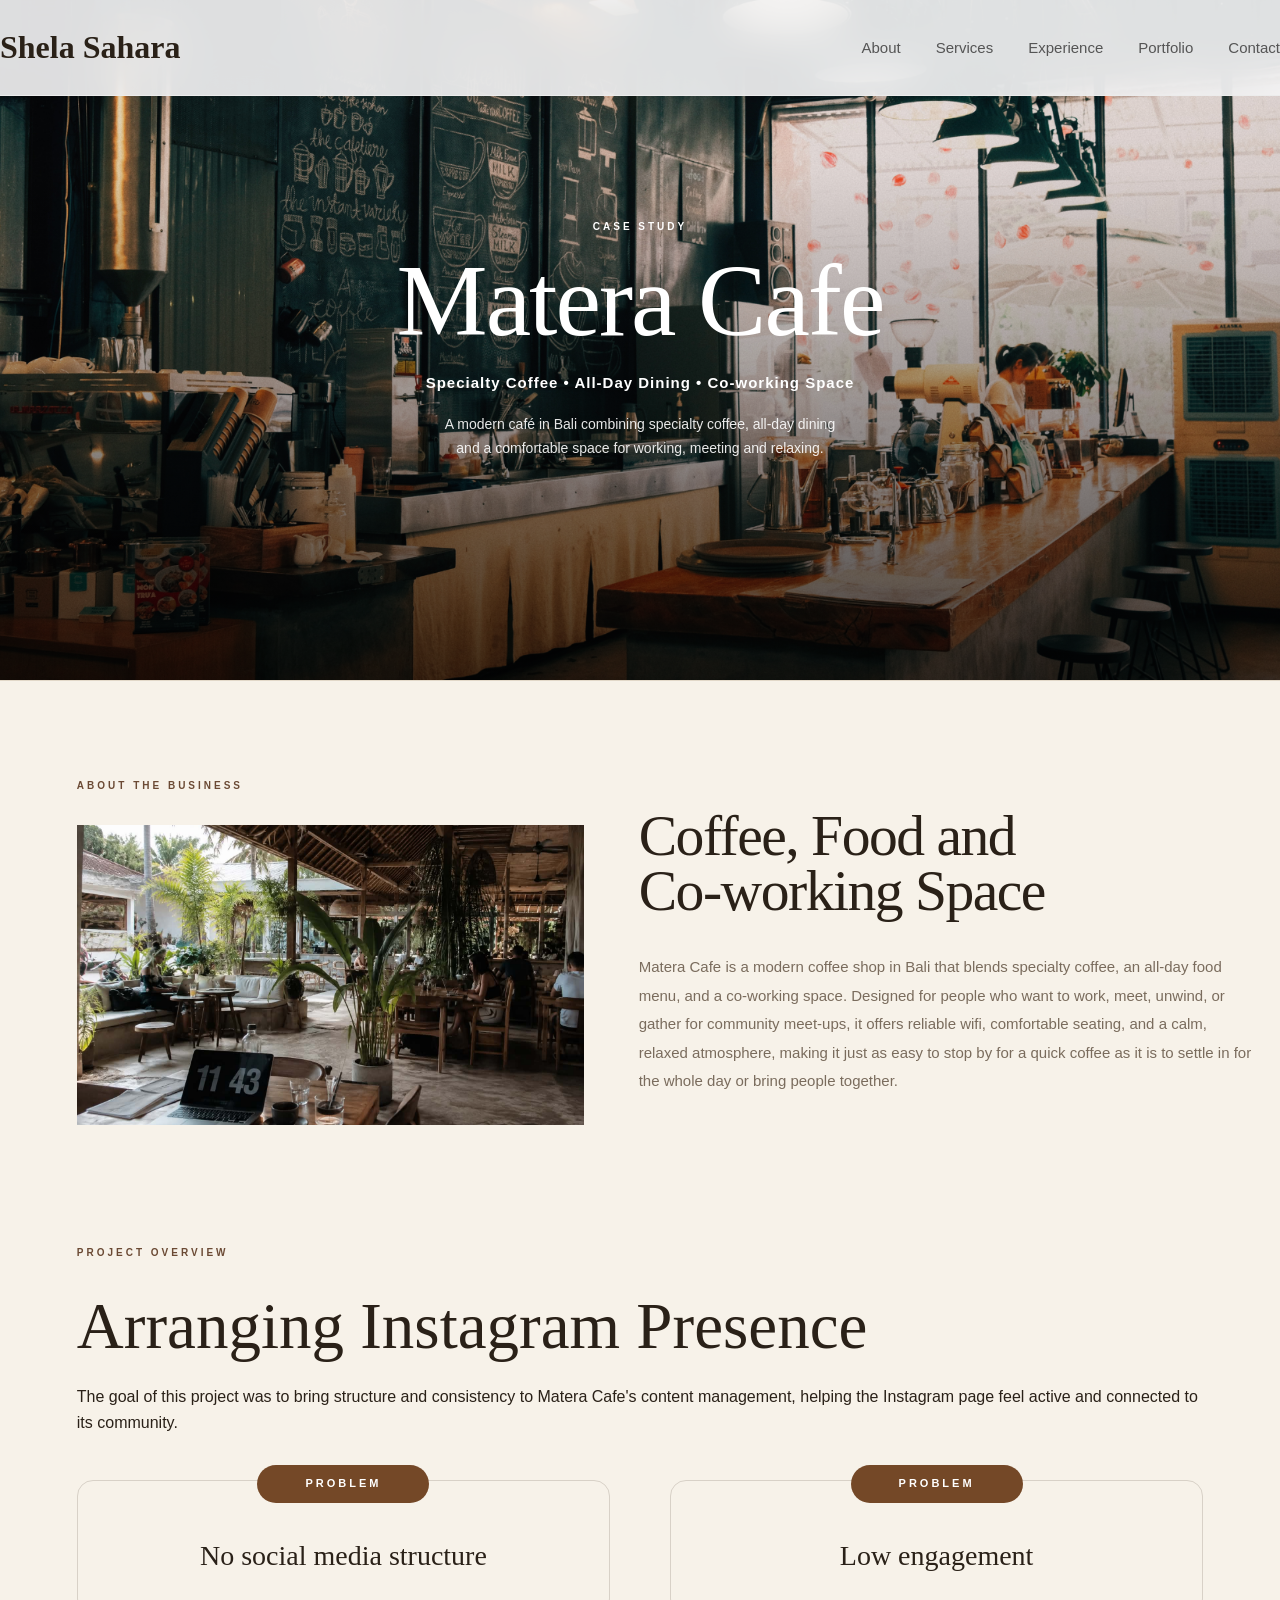
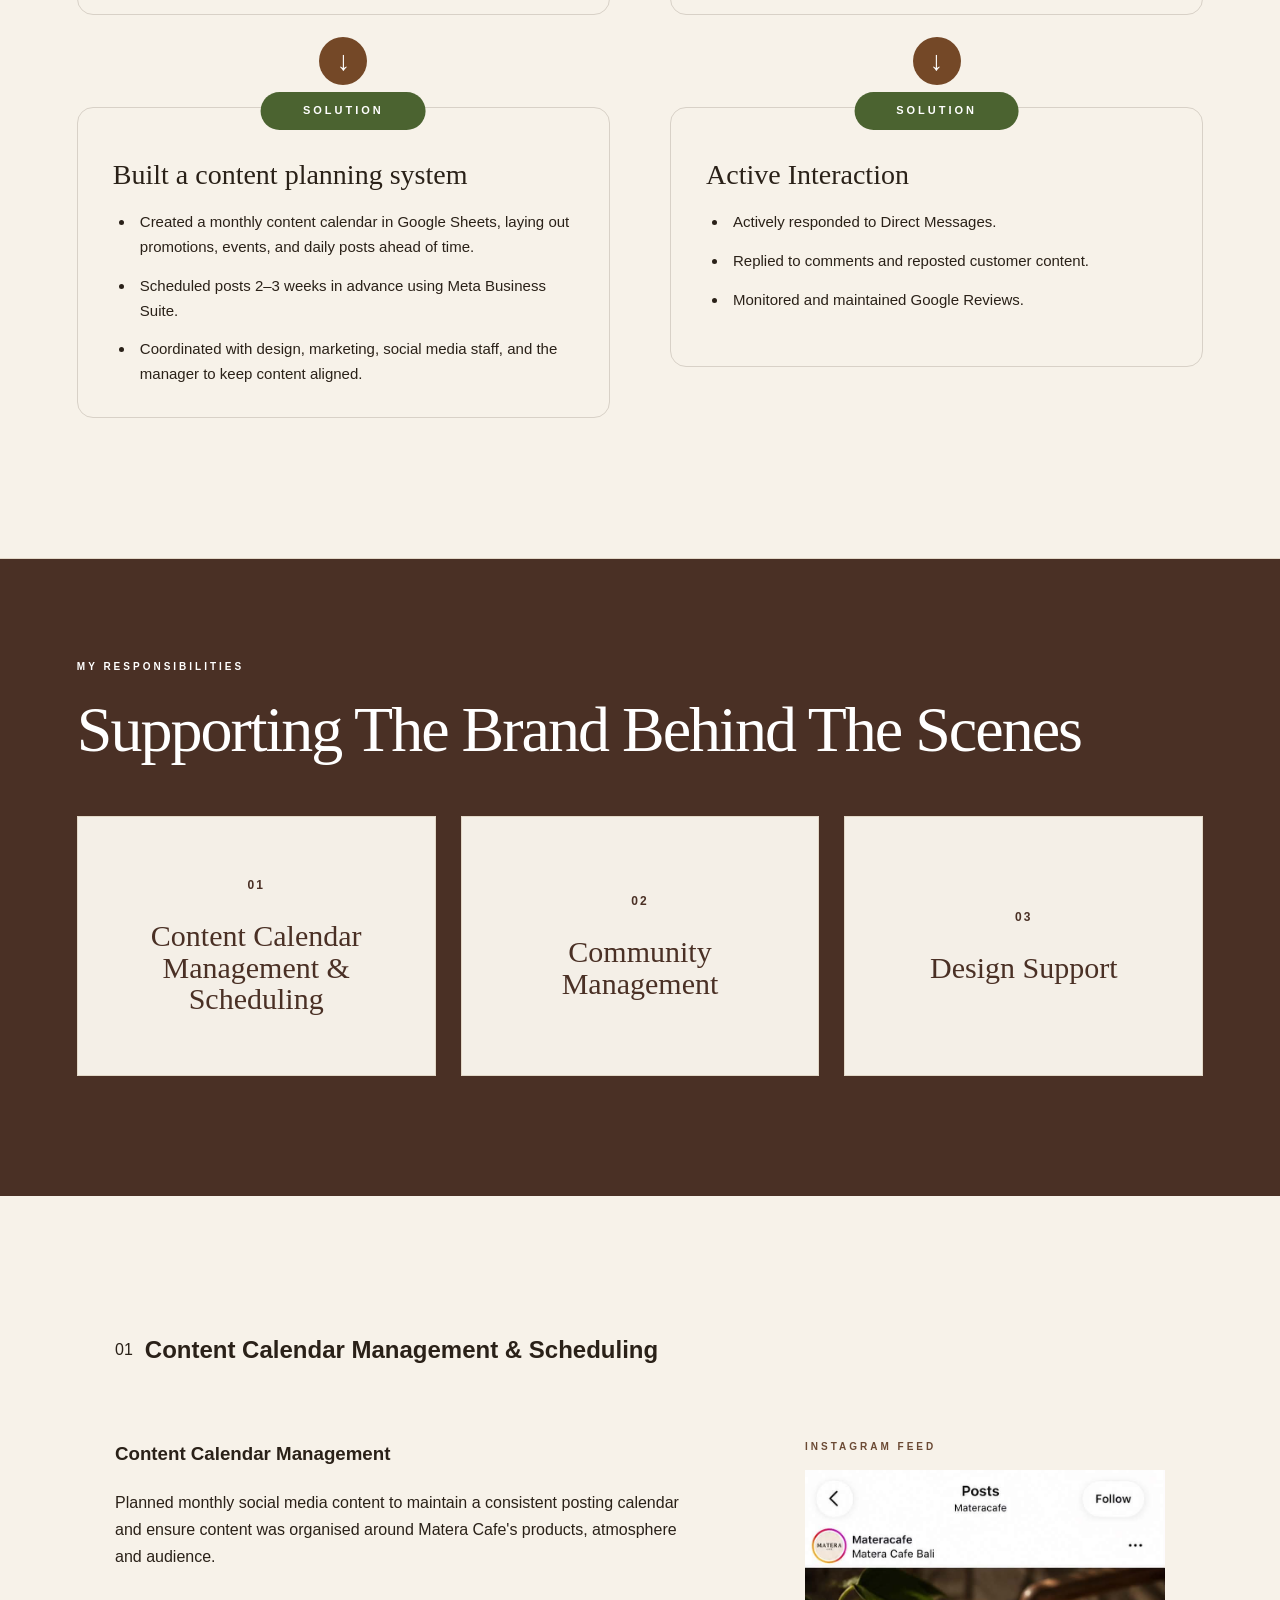
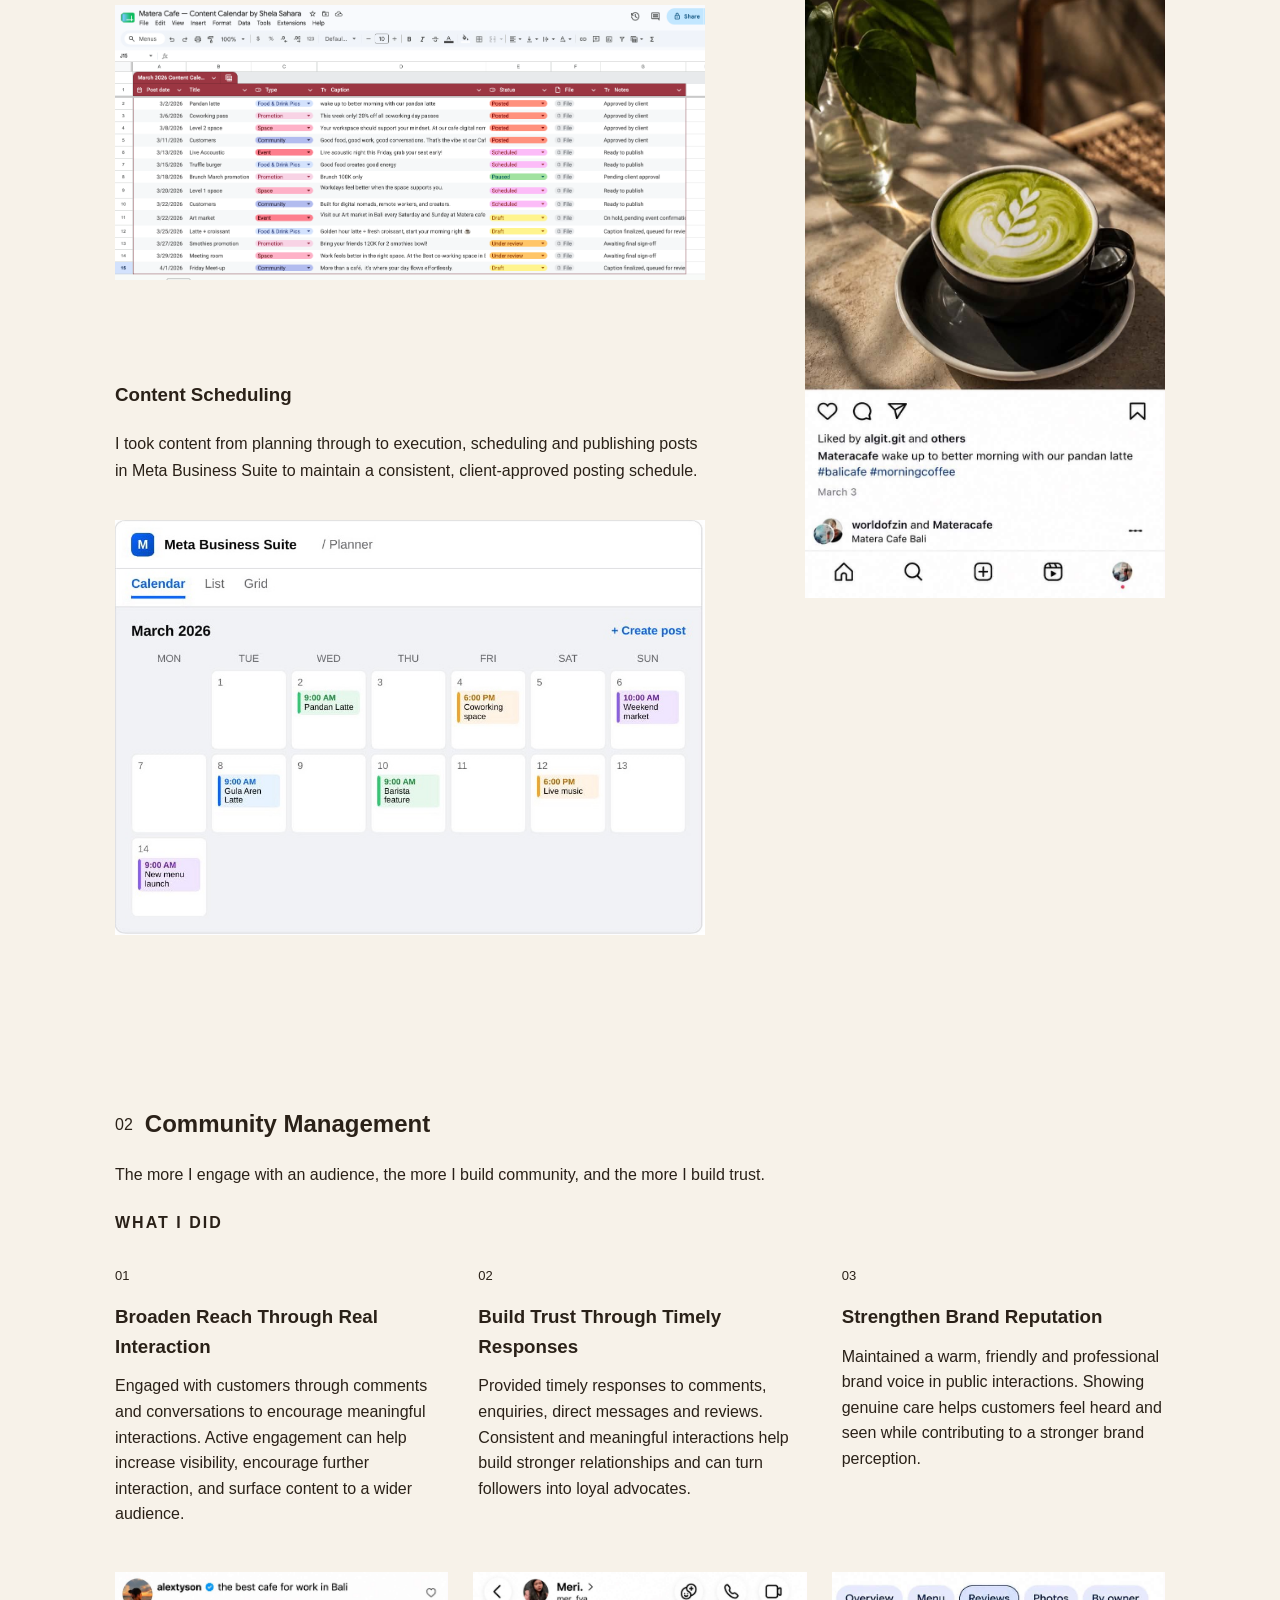
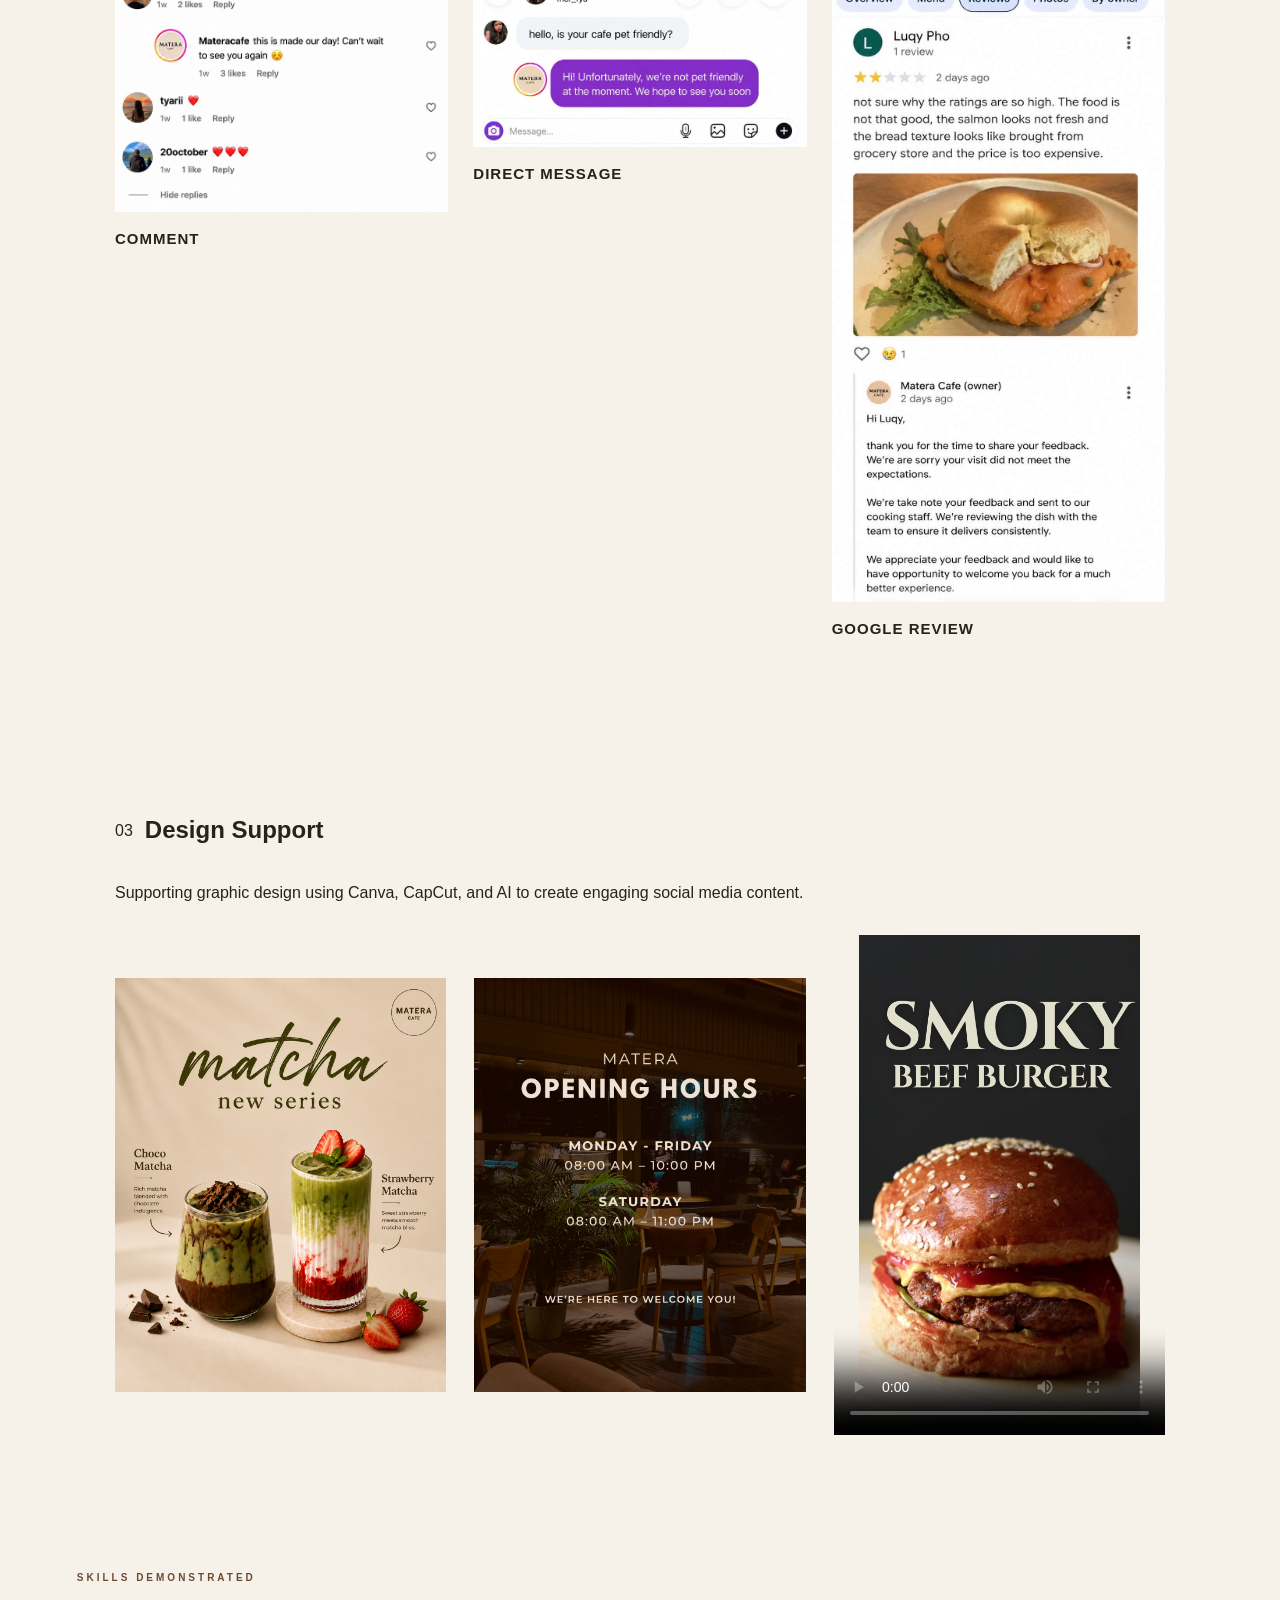
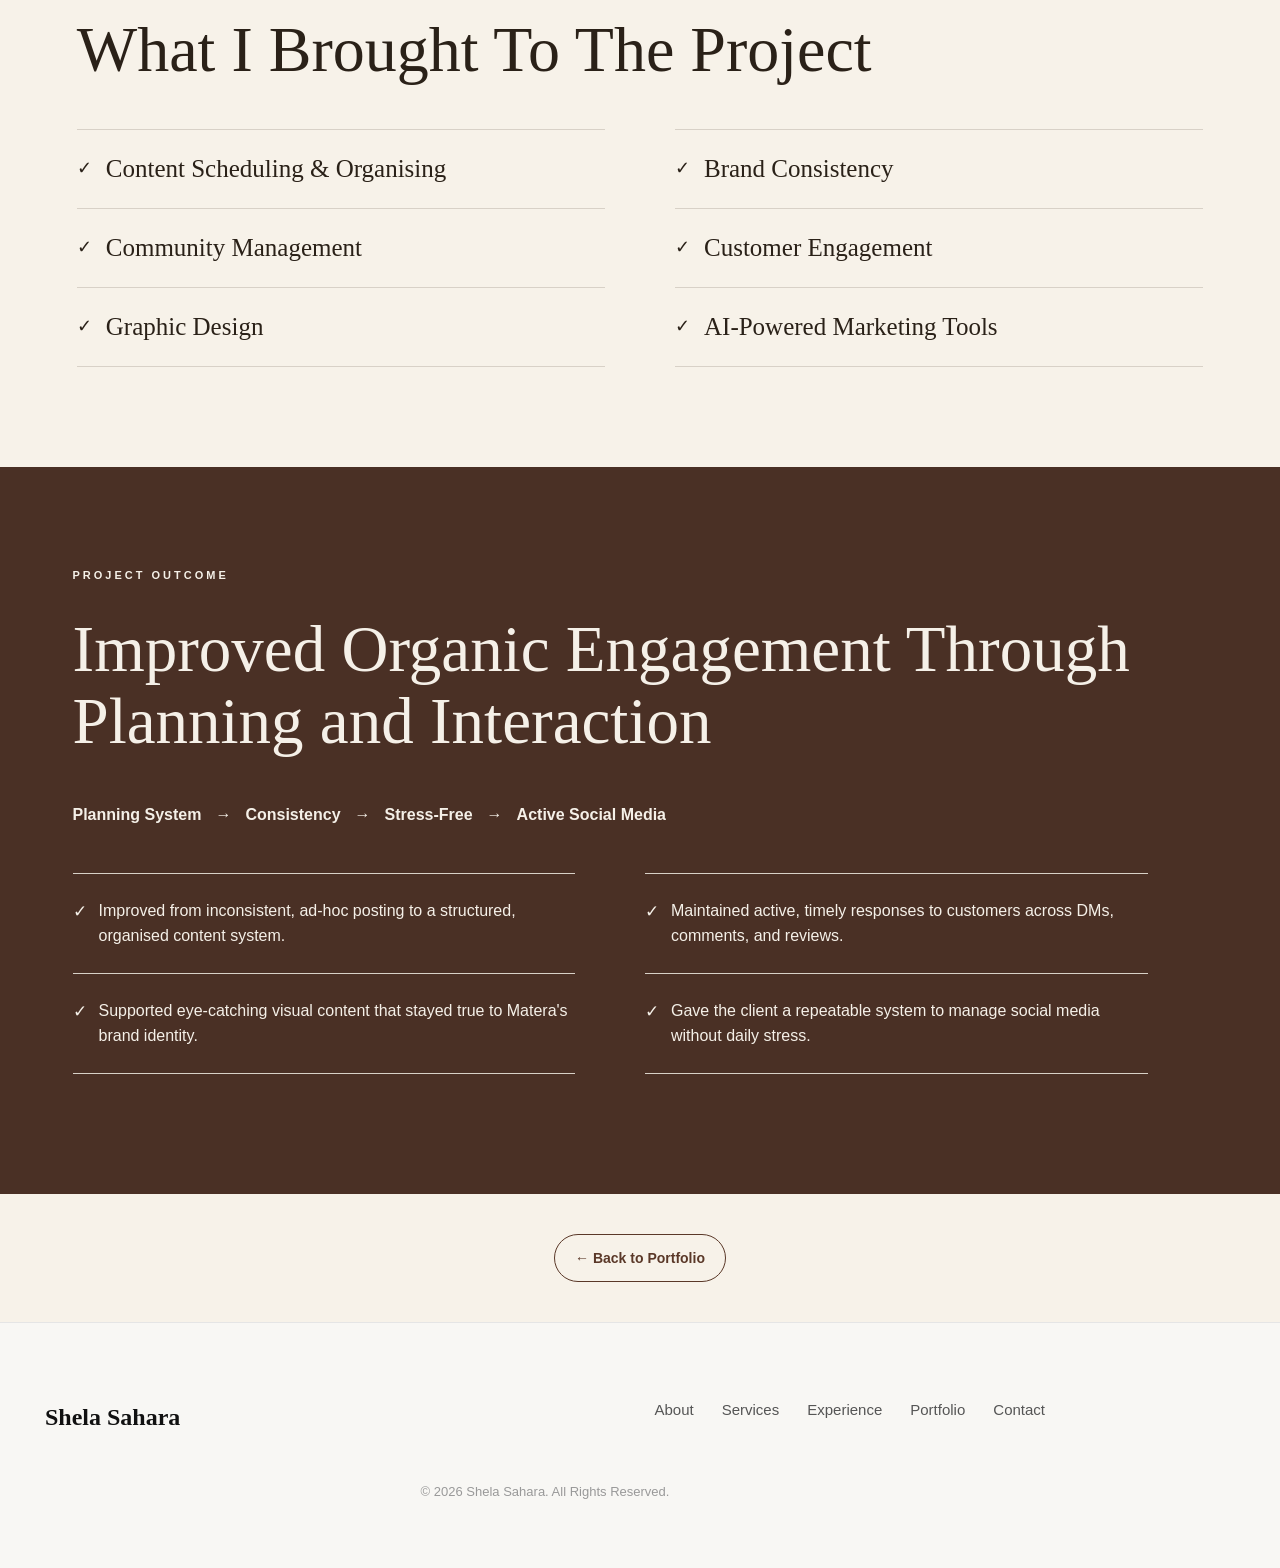
==== matera.html @ 308eb60c "Add files via upload" ====
<!DOCTYPE html>
<html lang="en">

<head>
    <meta charset="UTF-8">
    <meta name="viewport" content="width=device-width, initial-scale=1.0">

    <title>Matera Cafe | Case Study</title>

    <link rel="stylesheet" href="matera.css">
</head>

<body>

<!-- =========================
     HEADER
========================= -->

<header>

    <div class="container nav">

        <a href="index.html" class="logo">
            Shela Sahara
        </a>

        <nav>
            <a href="index.html#about">About</a>
            <a href="index.html#services">Services</a>
            <a href="index.html#experience">Experience</a>
            <a href="index.html#portfolio">Portfolio</a>
            <a href="index.html#contact">Contact</a>
        </nav>

    </div>

</header>

<!-- =========================
     HERO
========================== -->

<main>

<section class="hero">

    <div class="hero-image">

        <img src="hero.png" alt="Matera Cafe Bali">

        <div class="hero-overlay">

            <span class="eyebrow">CASE STUDY</span>

            <h1>Matera Cafe</h1>

            <p class="hero-subtitle">
                Specialty Coffee • All-Day Dining • Co-working Space
            </p>

            <p class="hero-description">
                A modern café in Bali combining specialty coffee, all-day dining<br>
                and a comfortable space for working, meeting and relaxing.
            </p>

        </div>

    </div>

</section>


        <!-- =========================
             ABOUT THE BUSINESS
        ========================== -->

<section class="intro-section">

    <!-- LEFT: LABEL + PHOTO -->
    <div class="about-left">

        <div class="intro-label">
            <span>ABOUT THE BUSINESS</span>
        </div>

        <div class="about-image">
            <img src="area.jpg" alt="Matera Cafe interior">
        </div>

    </div>


    <!-- RIGHT: TITLE + DESCRIPTION -->
    <div class="intro-text">

        <h2>
            Coffee, Food and<br>
            Co-working Space
        </h2>

        <p>
    Matera Cafe is a modern coffee shop in Bali that blends specialty coffee, an all-day food menu, and a co-working space. Designed for people who want to work, meet, unwind, or gather for community meet-ups, it offers reliable wifi, comfortable seating, and a calm, relaxed atmosphere, making it just as easy to stop by for a quick coffee as it is to settle in for the whole day or bring people together.
</p>

    </div>

</section>

<!--=========================
     PROJECT OVERVIEW
========================== -->

<section class="overview-section">

    <div class="overview-header">

        <span class="section-label">
            PROJECT OVERVIEW
        </span>

        <h2>
            Arranging Instagram Presence
        </h2>

        <p>
            The goal of this project was to bring structure and consistency
            to Matera Cafe's content management, helping the Instagram page
            feel active and connected to its community.
        </p>

    </div>


    <div class="overview-columns">


        <!-- =========================
             PROBLEM 01
        ========================== -->

        <div class="overview-column">

            <div class="problem-block">

                <span class="overview-label">
                    PROBLEM
                </span>

                <h3>
                    No social media structure
                </h3>

            </div>


            <div class="arrow">
                ↓
            </div>


            <div class="solution-block">

                <span class="overview-label">
                    SOLUTION
                </span>

                <h3>
                    Built a content planning system
                </h3>

                <ul>

                    <li>
                        Created a monthly content calendar in Google Sheets,
                        laying out promotions, events, and daily posts ahead
                        of time.
                    </li>

                    <li>
                        Scheduled posts 2–3 weeks in advance using Meta
                        Business Suite.
                    </li>

                    <li>
                        Coordinated with design, marketing, social media
                        staff, and the manager to keep content aligned.
                    </li>

                </ul>

            </div>

        </div>


        <!-- =========================
             PROBLEM 02
        ========================== -->

        <div class="overview-column">

            <div class="problem-block">

                <span class="overview-label">
                    PROBLEM
                </span>

                <h3>
                    Low engagement
                </h3>

            </div>


            <div class="arrow">
                ↓
            </div>


            <div class="solution-block">

                <span class="overview-label">
                    SOLUTION
                </span>

                <h3>
                    Active Interaction
                </h3>

                <ul>

                    <li>
                        Actively responded to Direct Messages.
                    </li>

                    <li>
                        Replied to comments and reposted customer content.
                    </li>

                    <li>
                        Monitored and maintained Google Reviews.
                    </li>

                </ul>

            </div>

        </div>

    </div>

</section>

<section class="responsibilities-section">

    <div class="responsibilities-header">

        <div class="section-label">


            
            MY RESPONSIBILITIES
        </div>

        <h2>
            Supporting The Brand Behind The Scenes
        </h2>

    </div>


    <div class="responsibilities-grid">

        <div class="responsibility-card">

            <span class="responsibility-number">
                01
            </span>

            <h3>
                Content Calendar Management & Scheduling
            </h3>

        </div>


        <div class="responsibility-card">

            <span class="responsibility-number">
                02
            </span>

            <h3>
                Community Management
            </h3>

        </div>


        <div class="responsibility-card">

            <span class="responsibility-number">
                03
            </span>

            <h3>
                Design Support
            </h3>

        </div>

    </div>

</section>

<!-- =========================
     01 CONTENT CALENDAR
========================= -->

<section class="work-section">

    <!-- MAIN TITLE -->
    <div class="work-title">
        <span class="number">01</span>
        <h2>Content Calendar Management & Scheduling</h2>
    </div>


    <div class="calendar-layout">

        <!-- LEFT SIDE -->
        <div class="calendar-content">


            <!-- CONTENT CALENDAR MANAGEMENT -->
            <div class="work-block">

                <h3>Content Calendar Management</h3>

                <p>
                    Planned monthly social media content to maintain a
                    consistent posting calendar and ensure content was
                    organised around Matera Cafe's products, atmosphere
                    and audience.
                </p>

                <div class="landscape-image">
                    <img
                        src="calendar.png"
                        alt="Matera Cafe content calendar"
                    >
                </div>

            </div>


            <!-- CONTENT SCHEDULING -->
            <div class="work-block">

                <h3>Content Scheduling</h3>

                <p>
                    I took content from planning through to execution, 
                    scheduling and publishing posts in Meta Business Suite
                    to maintain a consistent, client-approved posting schedule.
                </p>

                <div class="landscape-image">
                    <img
                        src="scheduling.jpg"
                        alt="Matera Cafe content scheduling"
                    >
                </div>

            </div>

        </div>


        <!-- RIGHT SIDE: INSTAGRAM FEED -->
        <div class="instagram-feed">

            <span class="visual-label">
                INSTAGRAM FEED
            </span>

            <div class="phone-frame">

                <img
                    src="feed.jpg"
                    alt="Matera Cafe Instagram feed"
                >

            </div>

        </div>

    </div>

</section>

<!-- =========================
     02 COMMUNITY MANAGEMENT
========================= -->

<section class="work-section community-section">

    <div class="work-title">
        <span class="number">02</span>
        <h2>Community Management</h2>
    </div>


    <div class="community-content">

        <!-- INTRO -->
        <p class="community-intro">
            The more I engage with an audience, the more I build
            community, and the more I build trust.
        </p>


        <!-- WHAT I DID -->
        <h3 class="what-i-did-title">WHAT I DID</h3>


        <div class="community-description">

            <div class="description-item">
                <span>01</span>

                <div>
                    <h3>Broaden Reach Through Real Interaction</h3>

                    <p>
                        Engaged with customers through comments and
                        conversations to encourage meaningful interactions.
                        Active engagement can help increase visibility,
                        encourage further interaction, and surface content
                        to a wider audience.
                    </p>
                </div>
            </div>


            <div class="description-item">
                <span>02</span>

                <div>  <h3>Build Trust Through Timely Responses</h3>

                    <p>
                        Provided timely responses to comments, enquiries,
                        direct messages and reviews. Consistent and meaningful
                        interactions help build stronger relationships and
                        can turn followers into loyal advocates.
                    </p>
                </div>
            </div>


            <div class="description-item">
                <span>03</span>

                <div>
                   <h3>Strengthen Brand Reputation</h3>

                    <p>
                        Maintained a warm, friendly and professional brand
                        voice in public interactions. Showing genuine care
                        helps customers feel heard and seen while contributing
                        to a stronger brand perception.
                    </p>
                </div>
            </div>

        </div>


        <!-- VISUAL EXAMPLES -->
        <div class="community-visuals">

            <div class="visual-item">
                <img src="community-1.jpg"
                     alt="Customer comment">

                <h3>Comment</h3>
            </div>


            <div class="visual-item">
                <img src="community-2.jpg"
                     alt="Direct message">

                <h3>Direct Message</h3>
            </div>


            <div class="visual-item">
                <img src="community-3.jpg"
                     alt="Google review">

                <h3>Google Review</h3>
            </div>

        </div>

    </div>

</section>

<!-- =========================
     03 DESIGN SUPPORT
========================= -->

<section class="work-section design-support-section">

    <!-- TITLE -->
    <div class="work-title">
        <span class="number">03</span>
        <h2>Design Support</h2>
    </div>

     <p class="design-support-intro">
    Supporting graphic design using Canva, CapCut, and AI to create
    engaging social media content.
</p>

    <!-- THREE DESIGNS -->
    <div class="design-grid">


        <!-- DESIGN 01 -->
        <div class="design-item">

            <div class="design-image">
                <img
                    src="design-1.png"
                    alt="Matera Cafe Instagram post"
                >
            </div>

        </div>


        <!-- DESIGN 02 -->
        <div class="design-item">

            <div class="design-image">
                <img
                    src="design-2.png"
                    alt="Matera Cafe Instagram post"
                >
            </div>

        </div>


      <!-- REEL -->
<div class="design-item">

    <div class="design-image">
        <video controls poster="matera-reel-cover.jpg">
            <source
                src="matera-reel.mp4"
                type="video/mp4"
            >
        </video>
    </div>

</div>

</section>

<!-- =========================
     04 skills demonstrated
========================= -->
<section class="skills-section">

    <p class="section-label">SKILLS DEMONSTRATED</p>

    <h2 class="skills-title">What I Brought To The Project</h2>

    <div class="skills-grid">

        <div class="skill-item">
            <span class="check">✓</span>
            <span>Content Scheduling & Organising</span>
        </div>

        <div class="skill-item">
            <span class="check">✓</span>
            <span>Brand Consistency</span>
        </div>

        <div class="skill-item">
            <span class="check">✓</span>
            <span>Community Management</span>
        </div>

        <div class="skill-item">
            <span class="check">✓</span>
            <span>Customer Engagement</span>
        </div>

        <div class="skill-item">
            <span class="check">✓</span>
            <span>Graphic Design</span>
        </div>

        <div class="skill-item">
            <span class="check">✓</span>
            <span>AI-Powered Marketing Tools</span>
        </div>

    </div>

</section>

<!-- =========================
     05 PROJECT OUTCOME
========================= -->

<section class="outcome-section">

    <p class="outcome-label">PROJECT OUTCOME</p>

    <h2 class="outcome-title">
        Improved Organic Engagement Through Planning and Interaction
    </h2>

    <div class="outcome-flow">
        <span>Planning System</span>
        <span>→</span>
        <span>Consistency</span>
        <span>→</span>
        <span>Stress-Free</span>
        <span>→</span>
        <span>Active Social Media</span>
    </div>

    <div class="outcome-list">

        <div class="outcome-item">
            <span class="outcome-check">✓</span>
            <p>Improved from inconsistent, ad-hoc posting to a structured, organised content system.</p>
        </div>

        <div class="outcome-item">
            <span class="outcome-check">✓</span>
            <p>Maintained active, timely responses to customers across DMs, comments, and reviews.</p>
        </div>

        <div class="outcome-item">
            <span class="outcome-check">✓</span>
            <p>Supported eye-catching visual content that stayed true to Matera's brand identity.</p>
        </div>

        <div class="outcome-item">
            <span class="outcome-check">✓</span>
            <p>Gave the client a repeatable system to manage social media without daily stress.</p>
        </div>

    </div>

</section>

<!-- ================= BACK TO PORTFOLIO ================= -->
<div class="back-to-portfolio">
     <a href="index.html" class="back-link">
                ← Back to Portfolio
            </a>
</div>
<!-- ================= FOOTER ================= -->

<footer>

    <div class="container footer">

        <div class="footer-logo">
            Shela Sahara
        </div>

        <div class="footer-links">
            <a href="index.html#about">About</a>
            <a href="index.html#services">Services</a>
            <a href="index.html#experience">Experience</a>
            <a href="index.html#portfolio">Portfolio</a>
            <a href="index.html#contact">Contact</a>
        </div>

        <div class="copyright">
            © 2026 Shela Sahara. All Rights Reserved.
        </div>

    </div>

</footer>

<script src="script.js"></script>

</body>
</html>
---- matera.css ----
/* =========================================================
   MATERA CAFE — CASE STUDY
   Warm Editorial / Premium Café Style
   ========================================================= */


/* =========================================================
   01. VARIABLES
   ========================================================= */

:root {
    --cream: #f7f2e9;
    --warm-white: #fdfbf6;
    --dark: #2a2118;
    --brown: #6b4a34;
    --light-brown: #d9c9b5;
    --line: #e2d8c8;
    --muted: #7a6c5d;
}

/* =========================================================
   02. RESET
   ========================================================= */

* {
    margin: 0;
    padding: 0;
    box-sizing: border-box;
}

html {
    scroll-behavior: smooth;
}

body {
    background: var(--cream);
    color: var(--dark);
    font-family: "Inter", Arial, sans-serif;
    line-height: 1.6;
    overflow-x: hidden;
}

img {
    display: block;
    width: 100%;
}

a {
    color: inherit;
    text-decoration: none;
}

button {
    font-family: inherit;
}

/* ================= HEADER ================= */

header {

    position: fixed;

    top: 0;
    left: 0;

    width: 100%;

    z-index: 999;

    background: rgba(245,245,247,.90);

    backdrop-filter: blur(20px);

    border-bottom: 1px solid #ECECEC;
}

.nav {
    display: flex;
    justify-content: space-between;
    align-items: center;
    padding: 22px 0;

    max-width: 1300px;
    margin: 0 auto;
}

.logo {

    font-family: 'Cormorant Garamond', serif;

    font-size: 2rem;

    font-weight: 600;
}

nav {

    display: flex;

    gap: 35px;
}

nav a {

    font-size: 15px;

    font-weight: 500;

    color: #555;

    transition: .3s;
}

nav a:hover {

    color: #000;
}


/* =========================================================
   04. GENERAL
   ========================================================= */

main {
    width: 100%;
}

section {
    max-width: 1400px;
    margin: 0 auto;
    padding-left: 6%;
    padding-right: 6%;
}

.section-label,
.eyebrow,
.visual-label {
    display: block;

    font-size: 10px;
    font-weight: 600;
    letter-spacing: 3px;
    text-transform: uppercase;

    color: var(--brown);
}

/* =========================================================
   05. HERO
   ========================================================= */

.hero {
    padding: 0;
}


/* HERO IMAGE */

.hero-image {
    position: relative;

    width: 100vw;
    height: 680px;

    margin-left: calc(50% - 50vw);

    overflow: hidden;

    background: var(--light-brown);
}

.hero-image > img {
    position: absolute;

    top: 0;
    left: 0;

    width: 100%;
    height: 100%;

    object-fit: cover;
}


/* DARK GRADIENT */

.hero-image::after {
    content: "";

    position: absolute;

    top: 0;
    left: 0;
    right: 0;
    bottom: 0;

    background: linear-gradient(
        to top,
        rgba(0, 0, 0, 0.70) 0%,
        rgba(0, 0, 0, 0.30) 45%,
        rgba(0, 0, 0, 0.05) 75%,
        rgba(0, 0, 0, 0) 100%
    );

    z-index: 1;
}

/* =========================================================
   HERO TEXT
   ========================================================= */

.hero-overlay {
    position: absolute;

    top: 50%;
    left: 50%;

    transform: translate(-50%, -50%);

    width: 90%;
    max-width: 900px;

    z-index: 2;

    color: #ffffff;

    text-align: center;
}


/* CASE STUDY */

.hero-overlay .eyebrow {
    display: block;

    margin-bottom: 20px;

    color: #ffffff;

    font-size: 10px;
    font-weight: 600;

    letter-spacing: 3px;
    text-transform: uppercase;

    text-align: center;
}


/* MATERA CAFE */

.hero-overlay h1 {
    margin: 0 0 24px 0;

    font-family: "Cormorant Garamond", Georgia, serif;

    color: #ffffff;

    font-size: clamp(65px, 8vw, 110px);

    font-weight: 500;

    line-height: 0.9;

    letter-spacing: -2px;

    text-align: center;
}


/* SPECIALTY COFFEE */

.hero-overlay .hero-subtitle {
    display: block;

    width: 100%;
    max-width: 800px;

    margin: 0 auto 18px auto;

    color: #ffffff;

    font-family: "Inter", Arial, sans-serif;

    font-size: 15px;

    font-weight: 600;

    line-height: 1.6;

    letter-spacing: 1px;

    text-align: center;
}


/* DESCRIPTION */

.hero-overlay .hero-description {
    display: block;

    width: 100%;
    max-width: 800px;

    margin: 0 auto;

    color: rgba(255, 255, 255, 0.9);

    font-family: "Inter", Arial, sans-serif;

    font-size: 14px;

    font-weight: 400;

    line-height: 1.7;

    text-align: center;
}

/* =========================================================
   MOBILE HERO
   ========================================================= */

@media (max-width: 650px) {

    .hero {
        padding-top: 25px;
        padding-bottom: 75px;
    }

    .hero-image {
        height: 600px;
    }

    .hero-overlay {
        width: 88%;

        top: 50%;
        left: 50%;

        transform: translate(-50%, -50%);
    }

    .hero-overlay .eyebrow {
        font-size: 9px;
        letter-spacing: 2.5px;

        margin-bottom: 15px;
    }

    .hero-overlay h1 {
        font-size: 58px;

        letter-spacing: -2px;

        margin-bottom: 20px;
    }

    .hero-overlay .hero-subtitle {
        font-size: 12px;

        line-height: 1.5;

        letter-spacing: 0.7px;

        margin-bottom: 15px;
    }

    .hero-overlay .hero-description {
        max-width: 100%;

        font-size: 13px;

        line-height: 1.7;
    }
}

/* =========================================================
   ABOUT THE BUSINESS
   ========================================================= */

.intro-section {
    padding-top: 90px;
    padding-bottom: 120px;

    border-top: 1px solid var(--line);

    display: grid;

    grid-template-columns: 45% 55%;

    gap: 55px;

    align-items: start;
}


/* =========================================================
   LEFT — LABEL + PHOTO
   ========================================================= */

.about-left {
    width: 100%;
}

.intro-label {
    margin-bottom: 28px;
}

.intro-label span {
    font-size: 10px;
    font-weight: 600;

    letter-spacing: 3px;

    text-transform: uppercase;

    color: var(--brown);
}


/* =========================================================
   CAFE PHOTO
   ========================================================= */

.about-image {
    width: 100%;

    margin: 0;

    overflow: hidden;

    background: var(--light-brown);
}

.about-image img {
    display: block;

    width: 100%;

    height: 300px;

    object-fit: cover;
}


/* =========================================================
   RIGHT — TITLE + DESCRIPTION
   ========================================================= */

.intro-text {
    width: 100%;
    max-width: 800px;

    /* Align title with the top of the photo */
    padding-top: 38px;
}

.intro-text h2 {
    max-width: 800px;

    margin: 0 0 35px 0;

    font-family: "Cormorant Garamond", Georgia, serif;

    font-size: clamp(45px, 4.5vw, 68px);

    font-weight: 500;

    line-height: 0.95;

    letter-spacing: -1.5px;

    color: var(--dark);

    text-align: left;
}

.intro-text p {
    max-width: 700px;

    margin: 0;

    font-size: 15px;

    line-height: 1.9;

    color: var(--muted);
}


/* =========================================================
   TABLET
   ========================================================= */

@media (max-width: 1000px) {

    .intro-section {
        grid-template-columns: 40% 60%;
        gap: 35px;
    }

    .about-image img {
        height: 380px;
    }

    .intro-text h2 {
        font-size: 52px;
    }
}


/* =========================================================
   MOBILE
   ========================================================= */

@media (max-width: 650px) {

    .intro-section {
        padding-top: 70px;
        padding-bottom: 75px;

        grid-template-columns: 1fr;

        gap: 35px;
    }

    .intro-label {
        padding-top: 0;
    }

    .about-image {
        margin-top: 25px;
    }

    .about-image img {
        height: 350px;
    }

    .intro-text h2 {
        font-size: 48px;

        margin-bottom: 25px;
    }

    .intro-text p {
        font-size: 14px;

        line-height: 1.8;
    }
}

/* =========================
   PROJECT OVERVIEW
   PROBLEM + SOLUTION ONLY
========================= */

/* Two equal columns */
.overview-columns {
    display: grid;
    grid-template-columns: repeat(2, minmax(0, 1fr));
    gap: 60px;
    margin-top: 45px;
}


/* Each Problem → Solution flow */
.overview-column {
    display: flex;
    flex-direction: column;
    position: relative;
}


/* =========================
   PROBLEM
========================= */

.problem-block {
    border: 1px solid #d8d1c7;
    border-radius: 16px;
    padding: 28px 35px 30px;
    min-height: 135px;
    display: flex;
    flex-direction: column;
    justify-content: center;
    position: relative;
}


/* Label */
.problem-block .overview-label {
    position: absolute;
    top: -16px;
    left: 50%;
    transform: translateX(-50%);

    background: #744827;
    color: #ffffff;

    padding: 10px 48px;
    border-radius: 30px;

    font-size: 11px;
    font-weight: 700;
    letter-spacing: 3px;

    white-space: nowrap;
}


/* Problem title */
.problem-block h3 {
    font-family: Georgia, serif;
    font-size: 28px;
    font-weight: 400;
    line-height: 1.25;

    margin: 18px 0 0;
    text-align: center;
}


/* =========================
   ARROW
========================= */

.arrow {
    width: 48px;
    height: 48px;

    display: flex;
    align-items: center;
    justify-content: center;

    margin: 22px auto;

    background: #744827;
    color: #ffffff;

    border-radius: 50%;

    font-size: 27px;
    line-height: 1;
}


/* =========================
   SOLUTION
========================= */

.solution-block {
    border: 1px solid #d8d1c7;
    border-radius: 16px;

    padding: 34px 35px 30px;

    min-height: 260px;
    position: relative;
}


/* Solution label */
.solution-block .overview-label {
    position: absolute;
    top: -16px;
    left: 50%;
    transform: translateX(-50%);

    background: #4b6330;
    color: #ffffff;

    padding: 10px 42px;
    border-radius: 30px;

    font-size: 11px;
    font-weight: 700;
    letter-spacing: 3px;

    white-space: nowrap;
}


/* Solution title */
.solution-block h3 {
    font-family: Georgia, serif;
    font-size: 28px;
    font-weight: 400;
    line-height: 1.25;

    margin: 15px 0 18px;
}


/* =========================
   BULLET LIST
========================= */

.solution-block ul {
    margin: 0;
    padding-left: 22px;

    display: flex;
    flex-direction: column;
    gap: 14px;
}


.solution-block li {
    padding-left: 5px;

    font-size: 15px;
    line-height: 1.65;
}


/* =========================
   MOBILE
========================= */

@media (max-width: 768px) {

    .overview-columns {
        grid-template-columns: 1fr;
        gap: 55px;
    }

    .problem-block,
    .solution-block {
        min-height: auto;
    }

}

/* =========================
   FIX OVERVIEW TITLE
========================= */

.overview-header h2 {
    font-family: Georgia, "Times New Roman", serif !important;
    font-size: 65px !important;
    font-weight: 400 !important;
    line-height: 1.1 !important;
    margin: 0 0 22px 0 !important;
}


/* =========================
   ADD SPACE BELOW INFOGRAPHIC
========================= */

.overview-section {
    padding-bottom: 120px !important;
}


/* KEEP SOLUTION CARDS FULLY VISIBLE */

.overview-columns {
    padding-bottom: 20px;
}

/* =========================================================
   08. MY RESPONSIBILITIES
   ========================================================= */

.responsibilities-section {
    padding-top: 100px;
    padding-bottom: 120px;

    border-top: 1px solid var(--line);

    background-color: #4A3025;

    width: 100vw;
    max-width: none;

    margin-left: calc(50% - 50vw);
    margin-right: calc(50% - 50vw);
}

.responsibilities-header {
    margin-bottom: 55px;
}

.responsibilities-header .section-label {
    margin-bottom: 25px;

    color: #ffffff;
}

.responsibilities-header h2 {
    margin: 0;

    font-family: "Cormorant Garamond", Georgia, serif;

    font-size: clamp(45px, 5vw, 70px);

    font-weight: 500;

    line-height: 0.95;

    letter-spacing: -2px;

    color: #ffffff;
}

.responsibilities-grid {
    display: grid;

    grid-template-columns: repeat(3, 1fr);

    gap: 25px;
}

.responsibility-card {
    min-height: 260px;

    padding: 35px;

    background-color: #F4EFE7;

    border: 1px solid var(--line);

    display: flex;

    flex-direction: column;

    justify-content: center;

    align-items: center;

    text-align: center;

    gap: 25px;
}

.responsibility-number {
    font-size: 12px;

    font-weight: 600;

    letter-spacing: 2px;

    color: #4A3025;

    margin: 0;
}

.responsibility-card h3 {
    margin: 0;

    max-width: 80%;

    font-family: "Cormorant Garamond", Georgia, serif;

    font-size: 30px;

    font-weight: 500;

    line-height: 1.05;

    color: #4A3025;

    text-align: center;
}

/* =========================================================
   09. CASE STUDY SECTIONS
   ========================================================= */

.case-section {
    padding-top: 110px;
    padding-bottom: 120px;

    border-top: 1px solid var(--line);
}

.case-heading {
    margin-bottom: 65px;
}

.case-number {
    display: block;

    font-family: "Cormorant Garamond", Georgia, serif;
    font-size: 24px;
    color: var(--brown);

    margin-bottom: 15px;
}

.case-heading h2 {
    max-width: 850px;

    font-family: "Cormorant Garamond", Georgia, serif;
    font-size: clamp(48px, 6vw, 85px);
    font-weight: 500;
    line-height: 0.92;
}

.case-heading p {
    max-width: 600px;

    margin-top: 25px;

    font-size: 14px;
    line-height: 1.8;
    color: var(--muted);
}

/* =========================
   CONTENT CALENDAR SECTION
========================= */

.work-section {
    max-width: 1280px !important;
    width: calc(100% - 160px) !important;
    margin: 100px auto !important;
    padding: 35px !important;
}


/* =========================
   SECTION HEADING
========================= */

.work-title {
    display: flex !important;
    align-items: center !important;
    gap: 12px !important;

    width: 100% !important;
    margin: 0 0 70px 0 !important;
}

.work-title .number {
    flex: 0 0 auto;
}

.work-title h2 {
    margin: 0 !important;
    white-space: nowrap !important;
}


/* =========================
   TWO COLUMN LAYOUT
========================= */

.calendar-layout {
    display: grid !important;

    grid-template-columns:
        minmax(0, 820px)
        360px !important;

    gap: 100px !important;

    width: 100% !important;

    align-items: start !important;
}


/* =========================
   LEFT CONTENT
========================= */

.calendar-content {
    width: 100% !important;
    min-width: 0 !important;
}

.work-block {
    width: 100% !important;
    margin: 0 !important;
}

.work-block + .work-block {
    margin-top: 100px !important;
}


/* CONTENT TITLE */

.work-block h3 {
    margin: 0 0 20px 0 !important;
}


/* DESCRIPTION */

.work-block p {
    max-width: 700px !important;
    margin: 0 0 35px 0 !important;

    line-height: 1.7 !important;
}


/* =========================
   CALENDAR IMAGES
========================= */

.landscape-image {
    width: 100% !important;
    margin: 0 !important;
}

.landscape-image img {
    display: block !important;

    width: 100% !important;
    height: auto !important;

    object-fit: contain !important;
}


/* =========================
   INSTAGRAM SIDE
========================= */

.instagram-feed {
    width: 360px !important;

    margin: 0 !important;
    padding: 0 !important;

    justify-self: end !important;
}

.visual-label {
    display: block !important;

    margin: 0 0 15px 0 !important;
}


/* INSTAGRAM IMAGE */

.phone-frame {
    width: 100% !important;

    max-width: none !important;

    margin: 0 !important;
}

.phone-frame img {
    display: block !important;

    width: 100% !important;
    height: auto !important;
}

/* =========================
   02. COMMUNITY MANAGEMENT
========================= */

.community-section {
    width: 100%;
    max-width: 1000px;
    margin: 30px auto;
}


/* MAIN TITLE */
.community-section .work-title {
    margin-bottom: 10px;
}

/* INTRODUCTION */

.community-intro {
    max-width: 800px;
    margin: 0 0 35px 0;
    line-height: 0.10;
}


/* WHAT I DID */

.what-i-did-title {
    margin: 0 0 30px 0;
    font-size: 16px;
    font-weight: 700;
    letter-spacing: 2px;
}


/* THREE DESCRIPTIONS */

.community-description {
    display: grid;
    grid-template-columns: repeat(3, 1fr);
    gap: 40px;
    margin-bottom: 45px;
}


.description-item span {
    display: block;
    font-size: 13px;
    margin-bottom: 15px;
}


.description-item h3 {
    margin: 0 0 12px 0;
}


.description-item p {
    margin: 0;
    line-height: 1.6;
}


/* THREE VISUAL EXAMPLES */

.community-visuals {
    display: grid;
    grid-template-columns: repeat(3, 1fr);
    gap: 25px;
    align-items: start;
}


/* FULL IMAGE — NO CROPPING */

.visual-item img {
    display: block;
    width: 100%;
    height: auto;
    object-fit: contain;
}


/* IMAGE LABEL */

.visual-item h3 {
    margin: 15px 0 0;
    font-size: 15px;
    letter-spacing: 1px;
    text-transform: uppercase;
}
/* =========================
   FIX COMMUNITY TITLE GAP
========================= */

.community-section .work-title {
    margin-bottom: 30px !important;
}

.community-section .community-content {
    margin-top: 0 !important;
    padding-top: 0 !important;
}

.community-section .community-intro {
    margin-top: 0 !important;
}


/* =========================
   03 DESIGN SUPPORT
========================= */

.design-support-section {
    width: 100%;
    max-width: 1100px;
    margin: 80px auto;
}


/* TITLE */

.design-support-section .work-title {
    margin-bottom: 15px;
}


/* THREE DESIGNS */

.design-grid {
    display: grid;
    grid-template-columns: repeat(3, 1fr);
    gap: 28px;
    align-items: start;
}


/* DESIGN ITEM */

.design-item {
    width: 100%;
}


/* IMAGE / VIDEO */

.design-image {
    width: 100%;
    height: 500px;
    overflow: hidden;
}


/* IMAGE */

.design-image img {
    width: 100%;
    height: 100%;
    object-fit: contain;
    display: block;
}


/* VIDEO */

.design-image video {
    width: 100%;
    height: 100%;
    object-fit: contain;
    display: block;
}

/* DESIGN SUPPORT SPACING */

.design-support-section .work-title {
    margin-bottom: 15px;
}

.design-support-intro {
    margin-top: 0;
    margin-bottom: 45px;
}

/* FIX DESIGN SUPPORT TITLE SPACING */

.design-support-section .work-title {
    margin-bottom: 10px !important;
}

.design-support-section .design-support-intro {
    margin-top: 30px !important;
    margin-bottom:30px !important;
}

/* =========================
   SKILLS DEMONSTRATED
========================= */

/* TITLE - MATCH OTHER PROJECT TITLES */

.section-label {
    margin-bottom: 30px;
}

.skills-title {
    font-family: Georgia, serif;
    font-size: 64px;
    font-weight: 400;
    line-height: 1.05;
    margin: 0 0 45px 0;
    white-space: nowrap;
}

.skills-grid {
    display: grid;
    grid-template-columns: repeat(2, 1fr);
    column-gap: 70px;
    row-gap: 0;
    margin-top: 45px;
}

.skill-item {
    display: flex;
    align-items: center;
    gap: 14px;

    padding: 24px 0;

    border-top: 1px solid #d8d1c7;

    font-family: Georgia, serif;
    font-size: 25px;
    line-height: 1.2;
}

.skill-item:nth-last-child(-n+2) {
    border-bottom: 1px solid #d8d1c7;
}

.check {
    flex-shrink: 0;
    font-family: Arial, sans-serif;
    font-size: 18px;
    font-weight: 500;
}


/* =========================
   05 PROJECT OUTCOME
========================= */

.outcome-section {
    padding-top: 100px;
    padding-bottom: 120px;

    background-color: #4A3025;

    width: 100vw;
    max-width: none;

    margin-left: calc(50% - 50vw);
    margin-right: calc(50% - 50vw);

    color: #F5F0E8;
}

.outcome-section > .outcome-label,
.outcome-section > .outcome-title,
.outcome-section > .outcome-flow,
.outcome-section > .outcome-list {
    width: 1075px !important;
    max-width: calc(100vw - 80px) !important;

    margin-left: calc((100% - 1075px) / 2 - 30px) !important;
    margin-right: auto !important;
}

.skills-section {
    padding-bottom: 100px;
}
.outcome-list {
    width: 1080px;
}

/* =========================
   PROJECT OUTCOME ALIGNMENT
========================= */

/* =========================
   05 PROJECT OUTCOME
   ALIGN WITH PAGE CONTENT
========================= */

.outcome-section {
    padding-top: 100px;
    padding-bottom: 120px;

    background-color: #4A3025;

    width: 100vw;
    max-width: none;

    margin-left: calc(50% - 50vw);
    margin-right: calc(50% - 50vw);

    box-sizing: border-box;

    color: #F5F0E8;
}


/* Match the exact content width of the sections above */

.outcome-section > .outcome-label,
.outcome-section > .outcome-title,
.outcome-section > .outcome-flow,
.outcome-section > .outcome-list {
    width: 1075px !important;
    max-width: calc(100vw - 80px) !important;

    margin-left: calc((100% - 1075px) / 2 - 30px) !important;
    margin-right: auto !important;
}

footer .container.footer {
    position: relative;
    left: -95px;
}

/* Keep the two-column outcome layout */

.outcome-list {
    width: 1075px !important;
}

.outcome-label {
    font-size: 11px;
    font-weight: 700;
    letter-spacing: 3px;
    margin: 0 0 12px 0;
}

.outcome-title {
    font-family: Georgia, serif;
    font-size: 65px;
    font-weight: 400;
    line-height: 1.1;
    margin: 0;
    max-width: 1000px;
    margin-top: 30px
}

.outcome-flow {
    display: flex;
    align-items: center;
    flex-wrap: wrap;
    gap: 14px;

    margin: 45px 0;

    font-size: 16px;
    font-weight: 600;
}

.outcome-list {
    display: grid;
    grid-template-columns: repeat(2, 1fr);
    column-gap: 70px;
}

.outcome-item {
    display: flex;
    gap: 12px;

    padding: 24px 0;

    border-top: 1px solid #d8d1c7;
}

.outcome-item:nth-last-child(-n+2) {
    border-bottom: 1px solid #d8d1c7;
}

.outcome-check {
    font-size: 17px;
    flex-shrink: 0;
}

.outcome-item p {
    margin: 0;
    font-size: 16px;
    line-height: 1.6;
}

/* =========================
   BACK TO PORTFOLIO
========================= */

.back-to-portfolio {
    max-width: 1000px;
    margin: 0 auto;
    padding: 40px 0;

    display: flex;
    justify-content: center;
}

.back-to-portfolio a {
    display: inline-block;
    padding: 12px 20px;

    font-family: Arial, sans-serif;
    font-size: 14px;
    font-weight: 700;

    color: #5A3828;
    background: transparent;

    border: 1px solid #5A3828;
    border-radius: 999px;

    text-decoration: none;
    transition: all 0.2s ease;
}

.back-to-portfolio a:hover {
    background: #5A3828;
    color: #fff;
}

/* =========================
   FOOTER
========================= */

footer {
    border-top: 1px solid #e5e5e5;
    background: #f8f7f4;
    padding: 35px
}

.footer {
    max-width: 1000px;
    margin: 0 auto;
    padding: 40px 0 30px;

    display: grid;
    grid-template-columns: 1fr 1fr;
    align-items: start;
}

.footer-logo {
    font-family: Georgia, serif;
    font-size: 24px;
    font-weight: 600;
    color: #111;
}

.footer-links {
    display: flex;
    justify-content: flex-end;
    gap: 28px;
}

.footer-links a {
    font-family: Arial, sans-serif;
    font-size: 15px;
    color: #555;
    text-decoration: none;
}

.footer-links a:hover {
    color: #111;
}

.copyright {
    grid-column: 1 / -1;
    margin-top: 45px;

    text-align: center;

    font-family: Arial, sans-serif;
    font-size: 13px;
    color: #999;
}


/* =========================================================
   17. RESPONSIVE — TABLET
   ========================================================= */

@media (max-width: 1000px) {

    .hero-image {
        height: 500px;
    }

    .intro-section {
        grid-template-columns: 1fr;
        gap: 25px;
    }

    .overview-section {
        grid-template-columns: 1fr;
        gap: 20px;
    }

    .overview-right {
        padding-top: 0;
    }

    .calendar-grid {
        grid-template-columns: 1fr;
        gap: 50px;
    }

    .instagram-column {
        position: static;
    }

    .instagram-frame {
        margin-left: 0;
        max-width: 360px;
    }

    .community-grid {
        grid-template-columns: repeat(3, 1fr);
        gap: 15px;
    }

    .design-grid {
        grid-template-columns: 1fr;
        gap: 50px;
    }

    .reel-column {
        position: static;
    }

    .reel-wrapper {
        margin-left: 0;
        max-width: 380px;
    }

    .skills-grid {
        grid-template-columns: 1fr;
        gap: 25px;
    }

    .outcome-grid {
        grid-template-columns: 1fr;
        gap: 20px;
    }

    .outcome-right {
        padding-top: 0;
    }
}

/* =========================================================
   18. RESPONSIVE — MOBILE
   ========================================================= */

@media (max-width: 650px) {

    .site-header {
        padding: 22px 6%;
    }

    .logo {
        font-size: 23px;
    }

    section {
        padding-left: 6%;
        padding-right: 6%;
    }

    .hero {
        padding-top: 25px;
        padding-bottom: 75px;
    }

    .hero-image {
        height: 390px;
    }

    .hero-content {
        padding-top: 35px;
    }

    .hero-content h1 {
        font-size: 60px;
        letter-spacing: -2px;
    }

    .hero-meta {
        gap: 15px;
        flex-direction: column;
    }

    .intro-section,
    .overview-section,
    .responsibilities,
    .case-section,
    .skills-section,
    .outcome-section {
        padding-top: 70px;
        padding-bottom: 75px;
    }

    .intro-text h2 {
        font-size: 48px;
    }

    .overview-left h2 {
        font-size: 50px;
    }

    .responsibilities-title h2 {
        font-size: 55px;
    }

    .responsibility-item {
        grid-template-columns: 55px 1fr;
        gap: 15px;
    }

    .responsibility-name {
        font-size: 24px;
    }

    .case-heading h2 {
        font-size: 55px;
    }

    .calendar-left {
        gap: 50px;
    }

    .work-block h3 {
        font-size: 32px;
    }

    .calendar-grid,
    .design-grid {
        gap: 45px;
    }

    .instagram-frame,
    .reel-wrapper {
        max-width: 100%;
    }

    .community-grid {
        grid-template-columns: 1fr;
        gap: 25px;
    }

    .community-image {
        width: 100%;
    }

    .community-description p {
        font-size: 30px;
    }

    .footer-container {
        flex-direction: column;
        align-items: flex-start;
        gap: 20px;
    }
}
@media (max-width: 650px) {

.hero {
    padding-top: 25px;
    padding-bottom: 75px;
}

.hero-image {
    height: 600px;
}

.hero-overlay {
    left: 7%;
    right: 7%;
    bottom: 40px;
}

.hero-overlay h1 {
    font-size: 58px;
    letter-spacing: -2px;
}

.hero-overlay .hero-subtitle {
    font-size: 12px;
    line-height: 1.5;
}

.hero-overlay .hero-description {
    font-size: 13px;
    line-height: 1.7;
}

/* Move Project Outcome content slightly left */
.project-outcome .container {
    transform: translateX(10px);
}

/* Move Footer content slightly left */
footer .container {
    transform: translateX(10px);
}
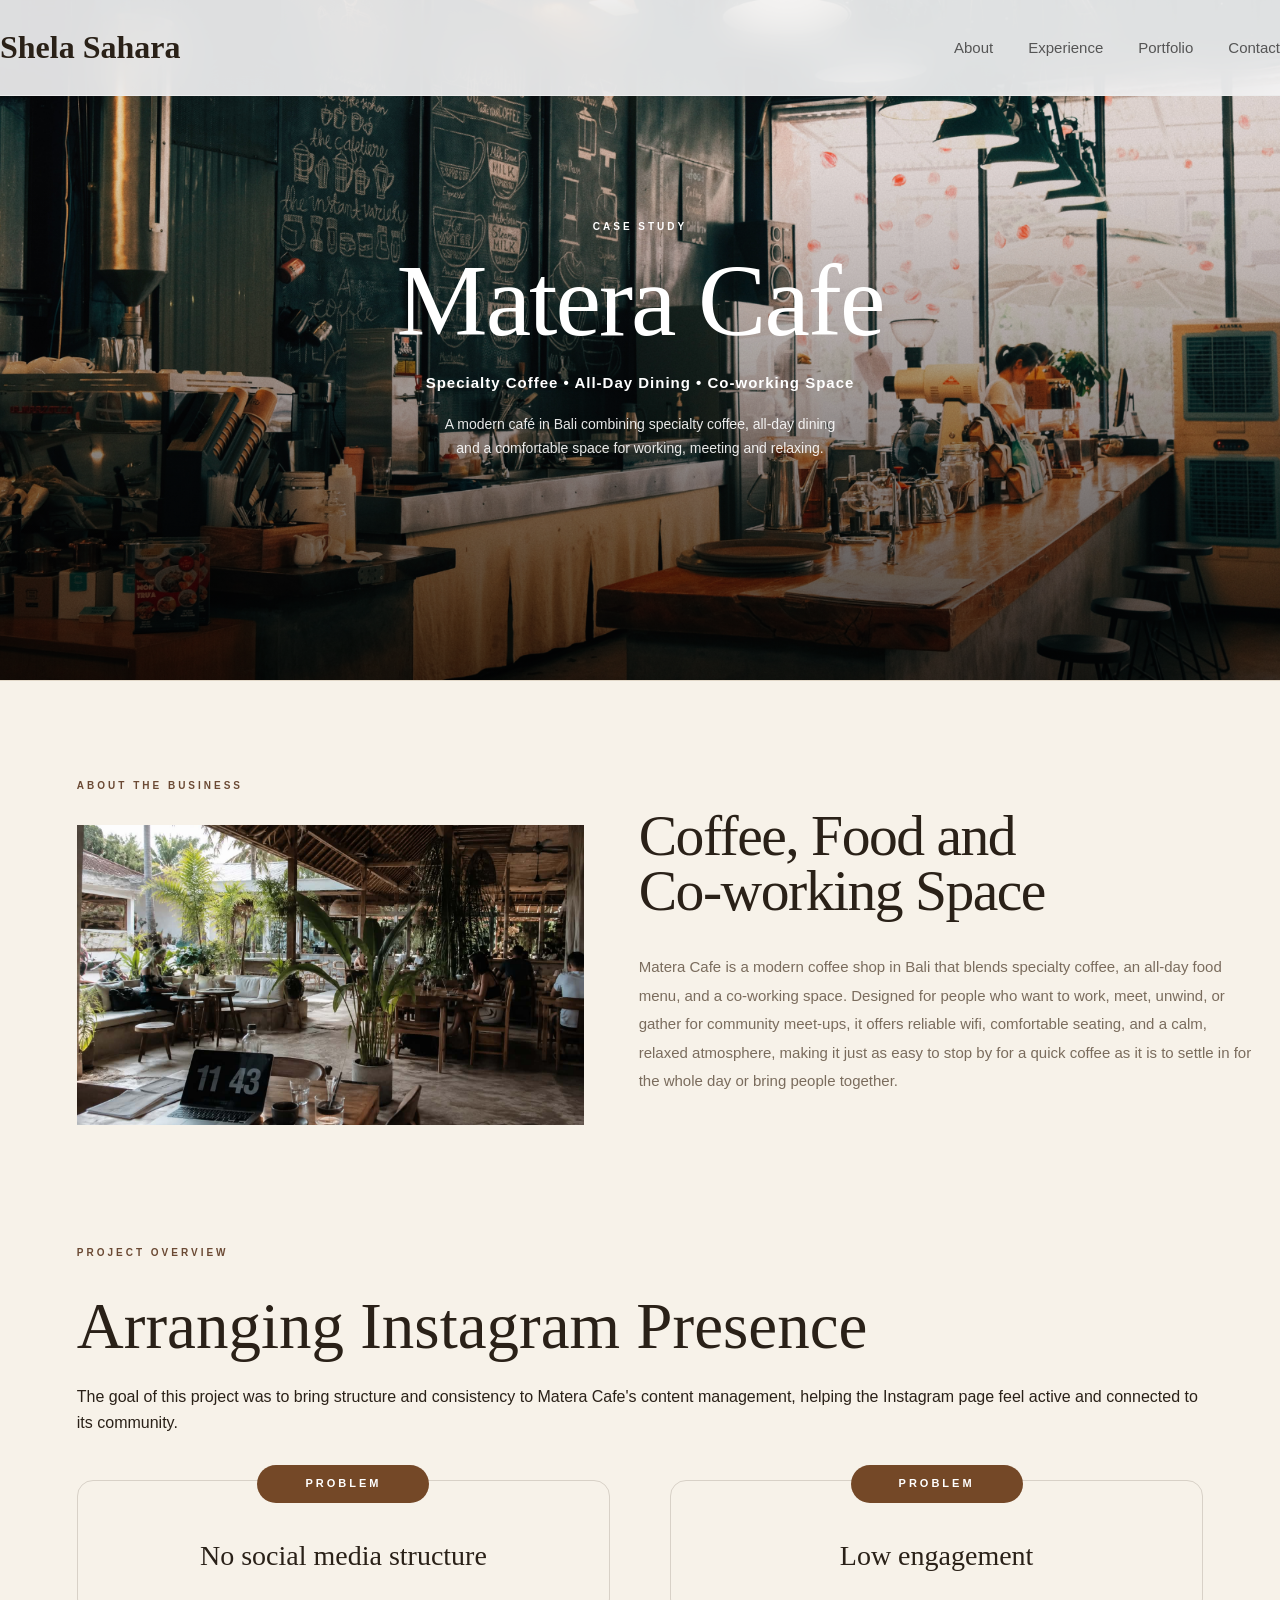
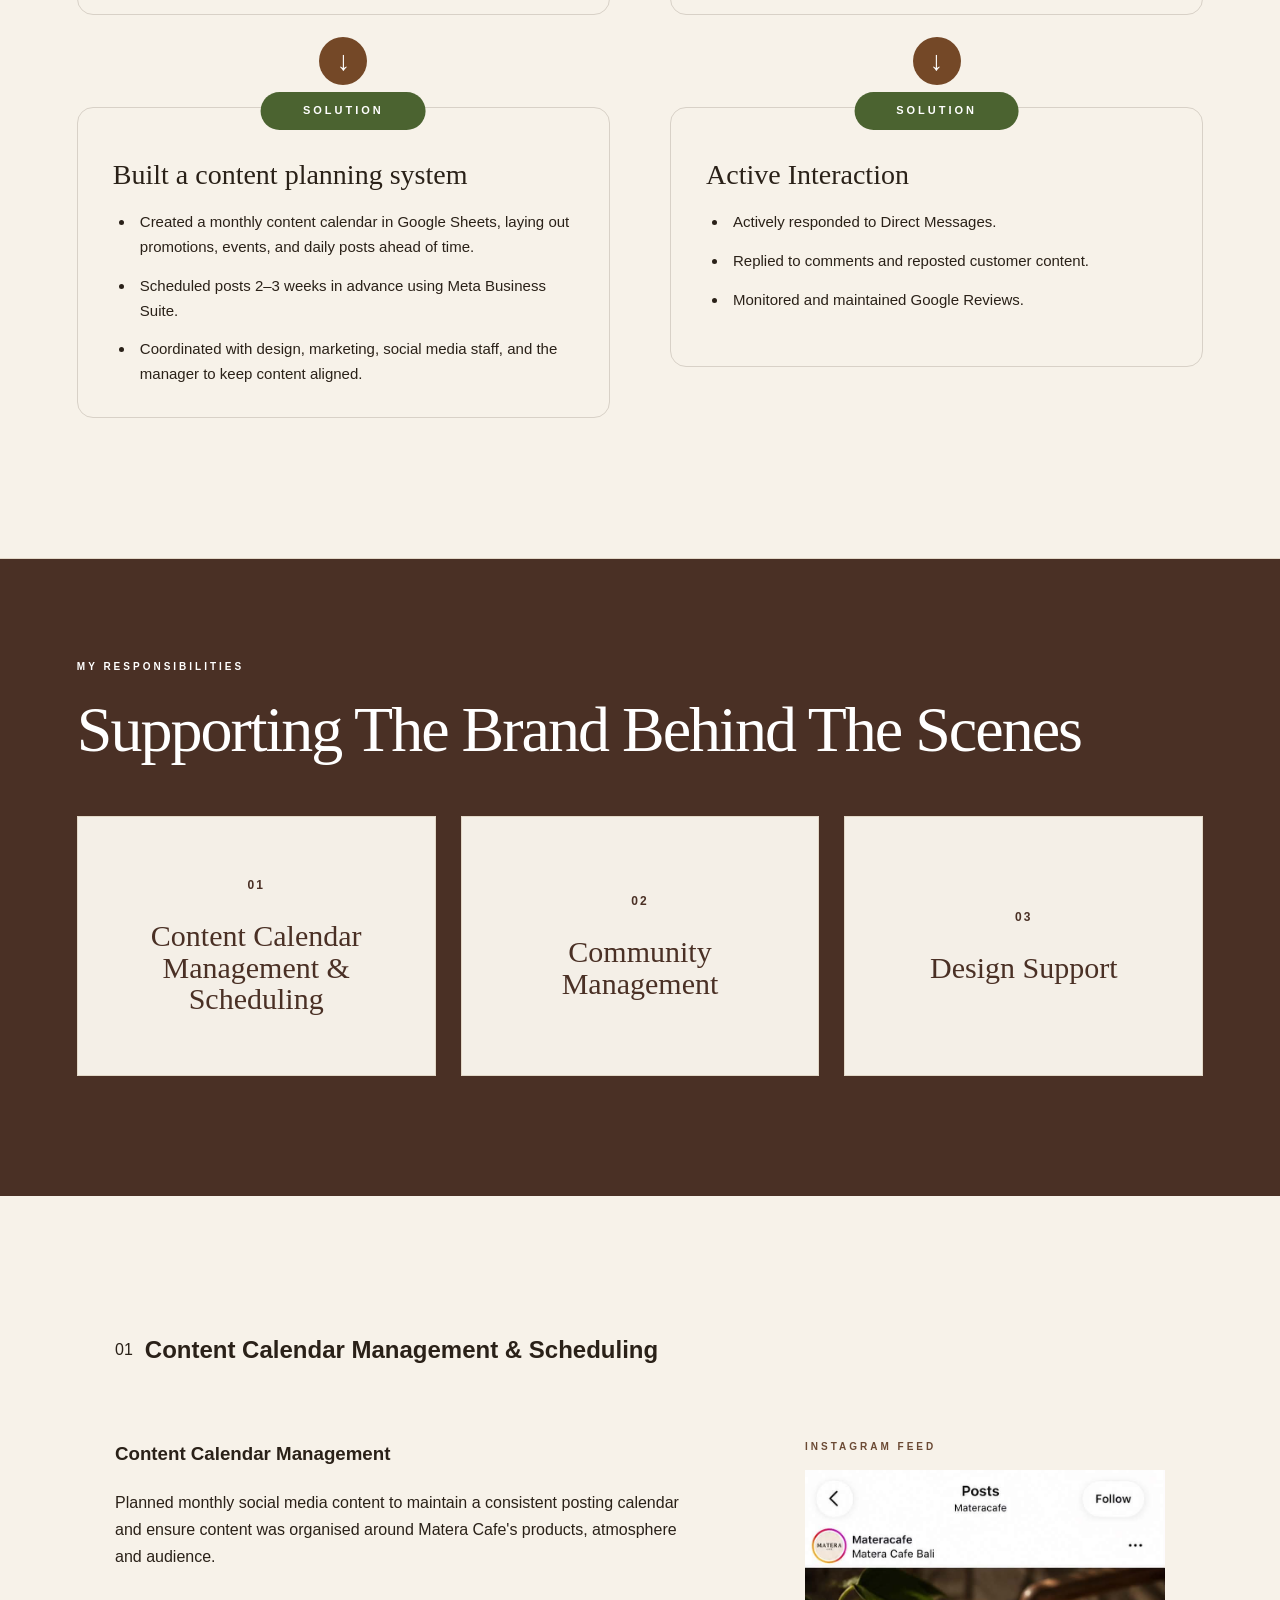
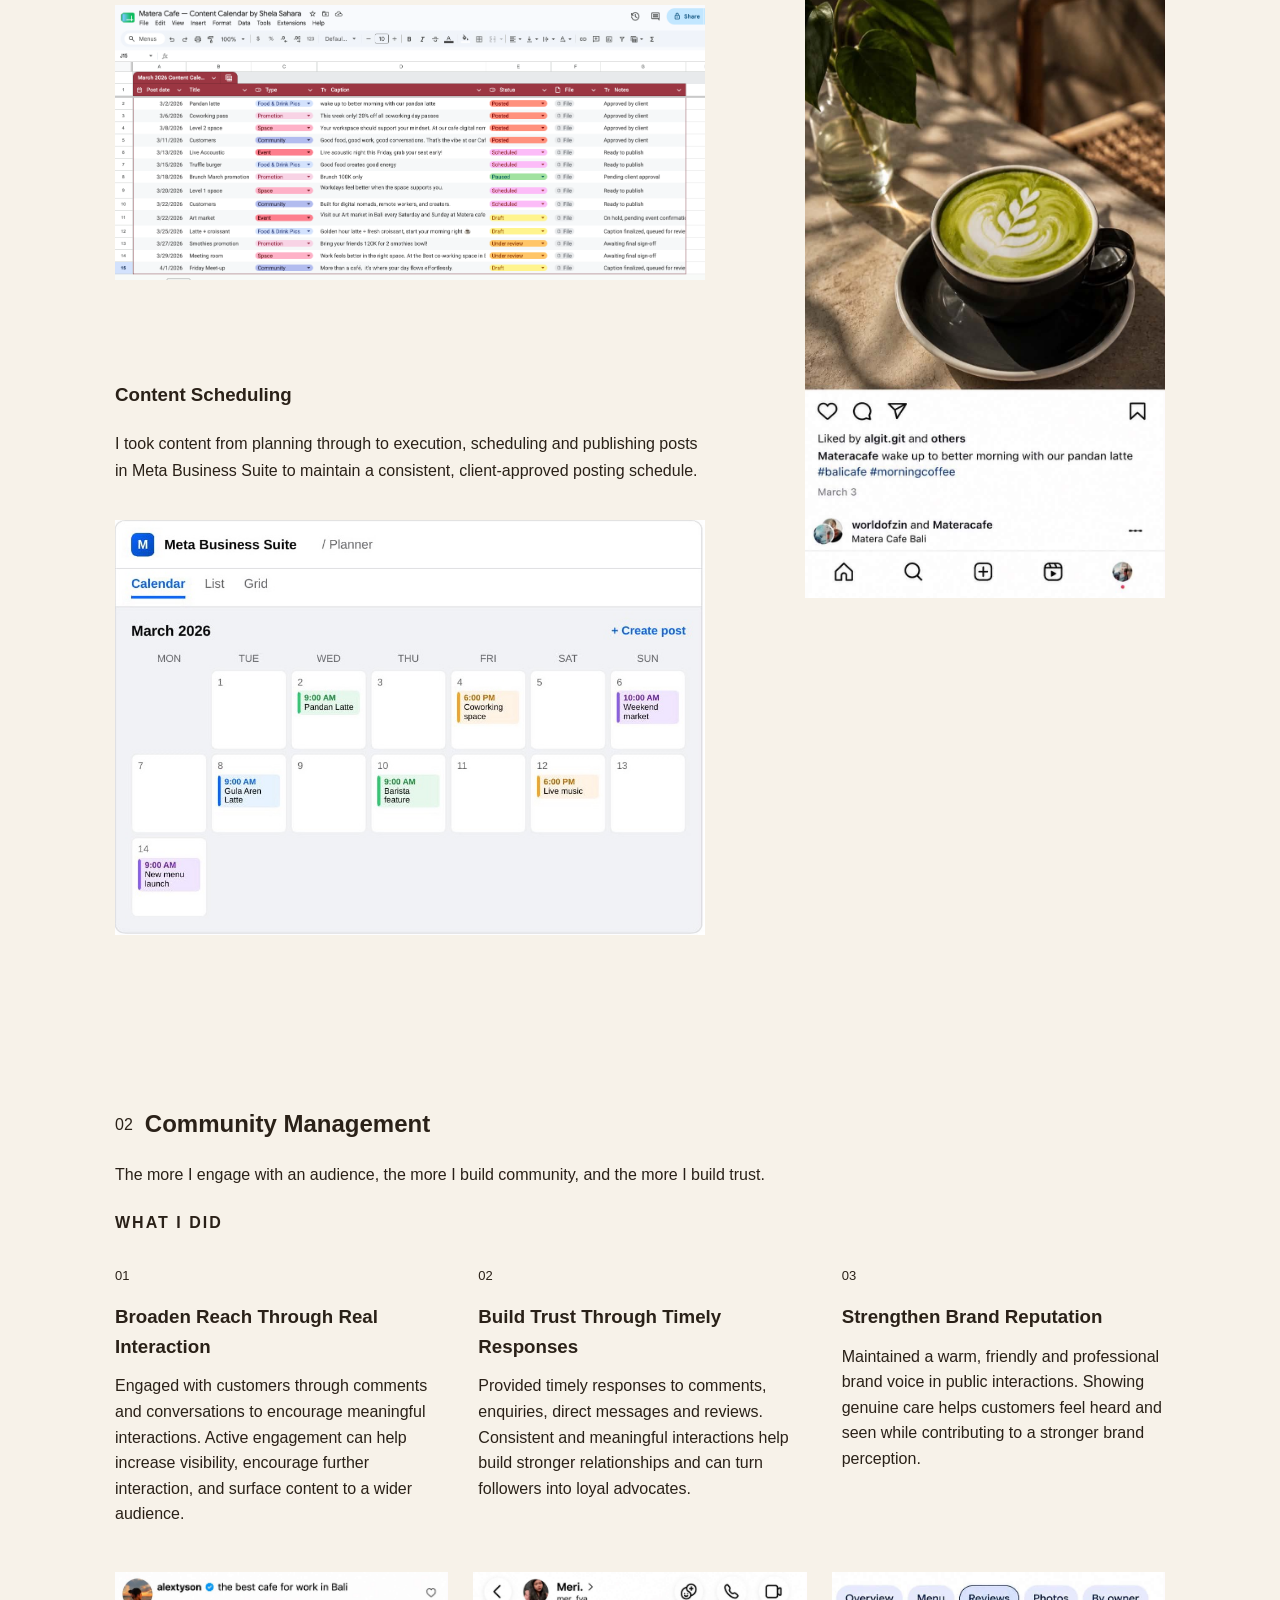
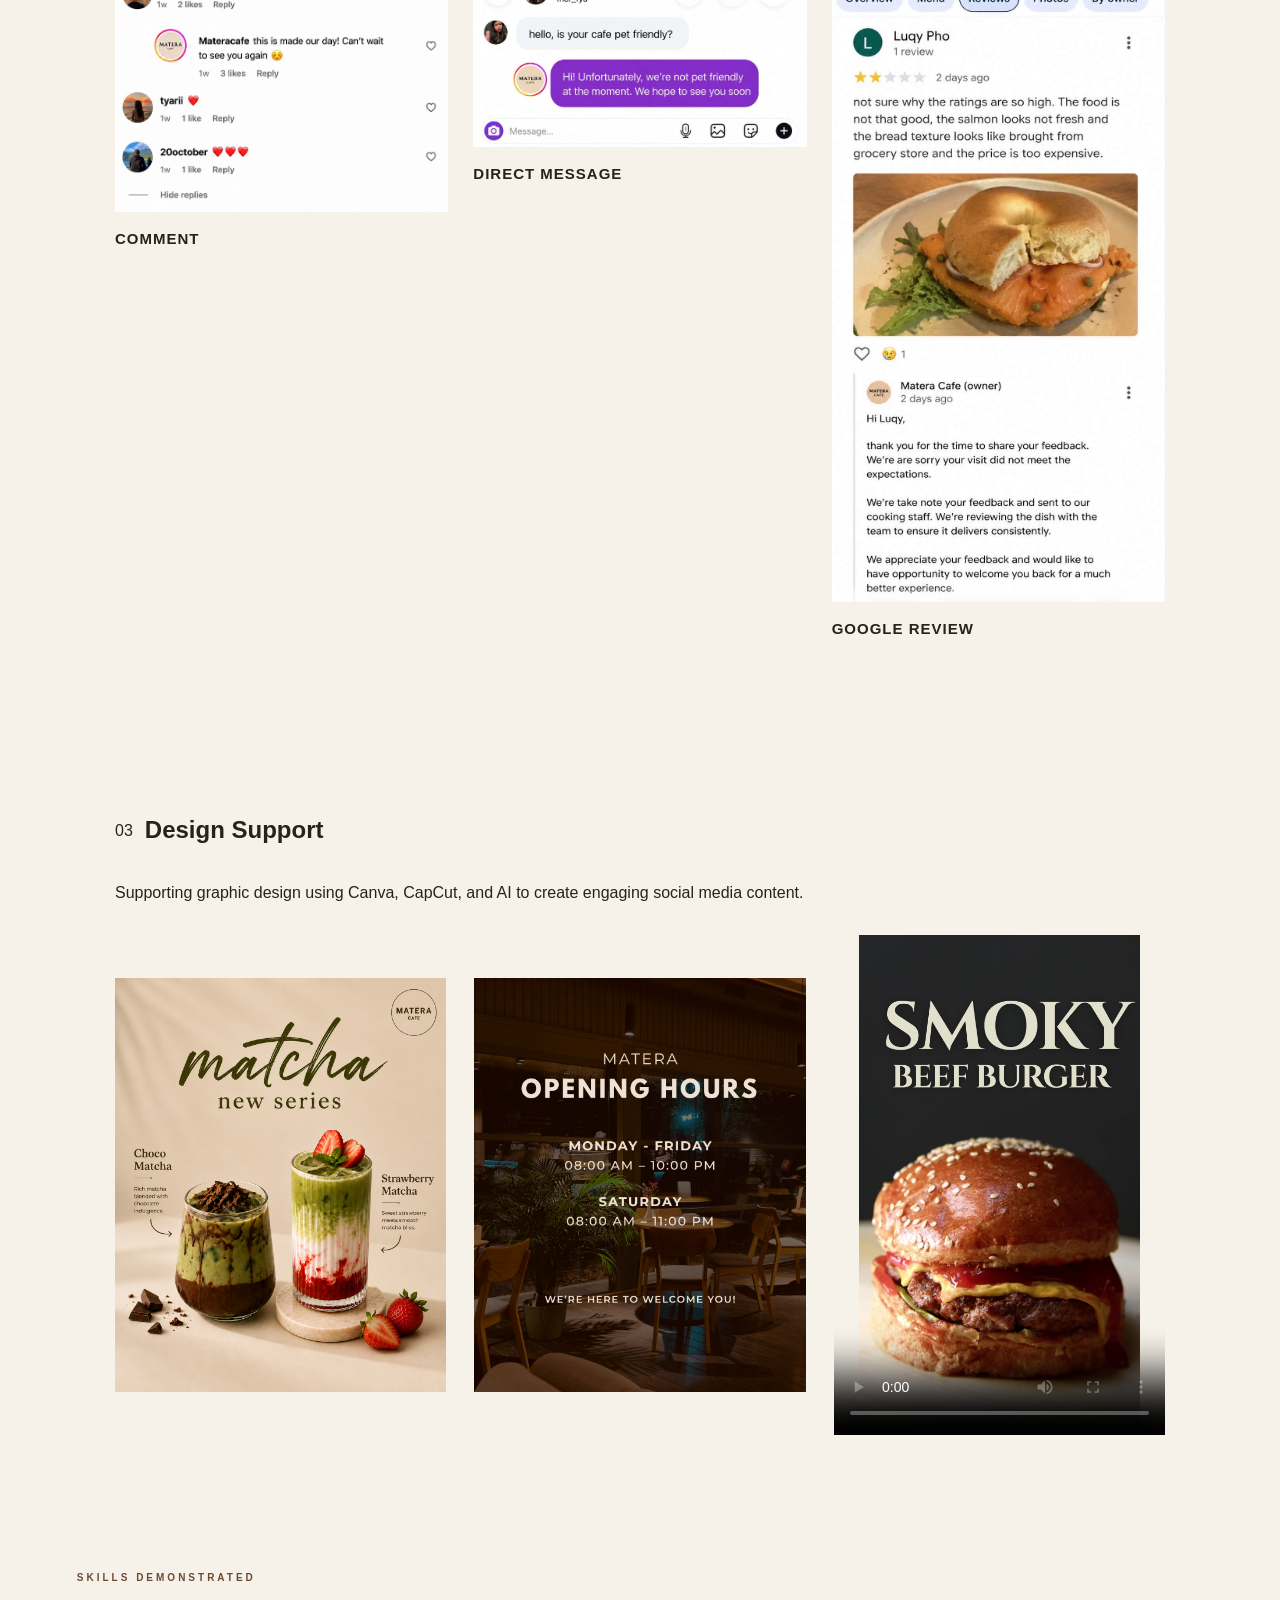
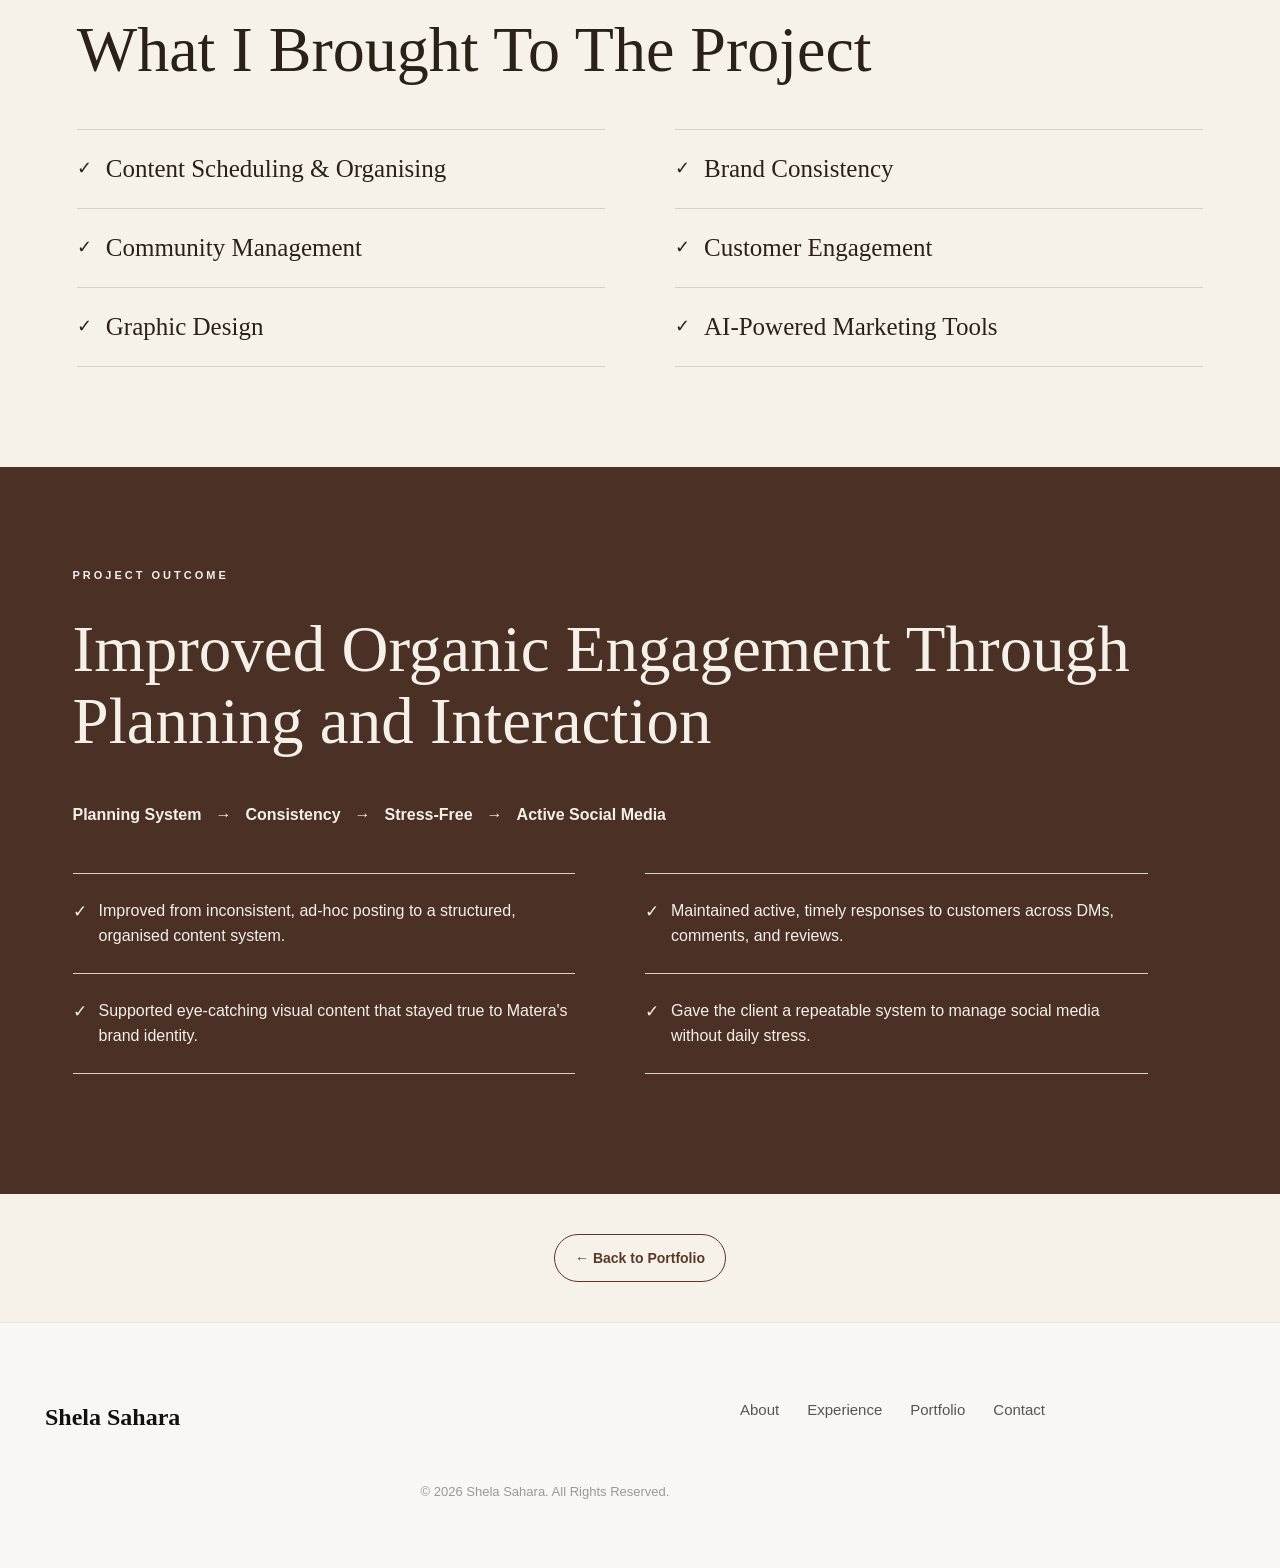
==== commit 2b96f799: "Add files via upload" ====
--- a/matera.html
+++ b/matera.html
@@ -26,7 +26,6 @@
 
         <nav>
             <a href="index.html#about">About</a>
-            <a href="index.html#services">Services</a>
             <a href="index.html#experience">Experience</a>
             <a href="index.html#portfolio">Portfolio</a>
             <a href="index.html#contact">Contact</a>
@@ -682,7 +681,6 @@
 
         <div class="footer-links">
             <a href="index.html#about">About</a>
-            <a href="index.html#services">Services</a>
             <a href="index.html#experience">Experience</a>
             <a href="index.html#portfolio">Portfolio</a>
             <a href="index.html#contact">Contact</a>
